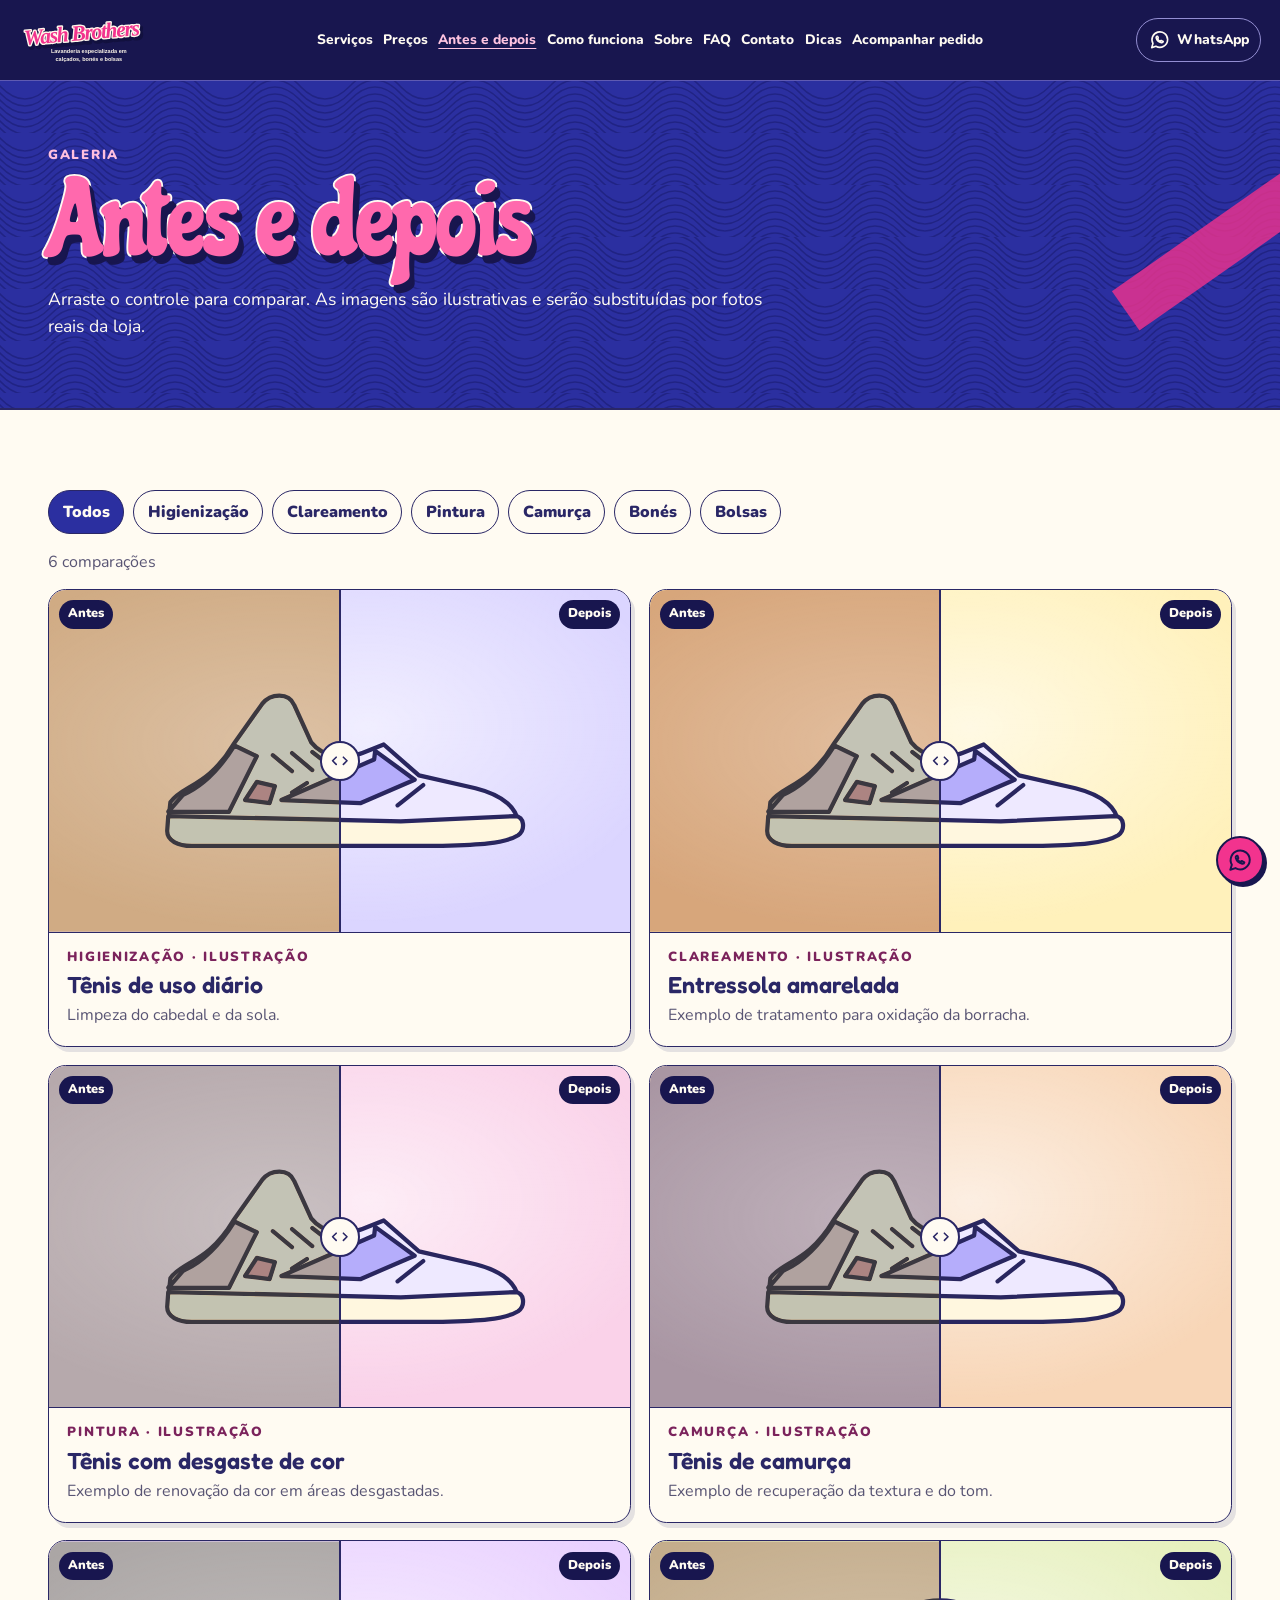
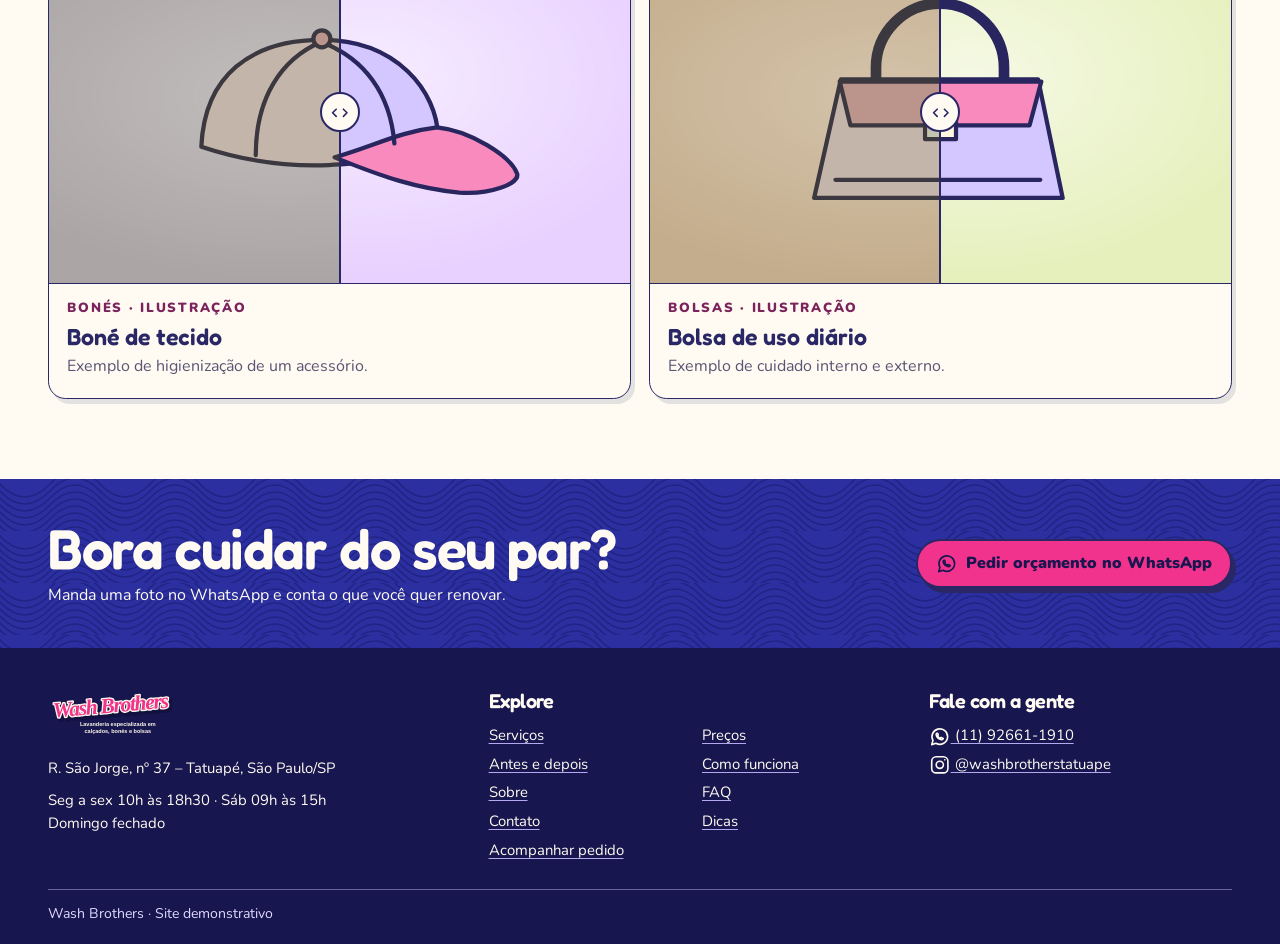
==== antes-e-depois.html @ c984cf7f "Adiciona o site Wash Brothers" ====
<!doctype html>
<html lang="pt-BR">
<head>
  <meta charset="utf-8">
  <meta name="viewport" content="width=device-width, initial-scale=1">
  <title>Antes e depois | Wash Brothers</title>
  <meta name="description" content="Compare exemplos ilustrativos de higienização, clareamento, pintura e recuperação.">
  <meta name="theme-color" content="#2B2FA0">
  <meta property="og:type" content="website">
  <meta property="og:locale" content="pt_BR">
  <meta property="og:site_name" content="Wash Brothers">
  <meta property="og:title" content="Antes e depois | Wash Brothers">
  <meta property="og:description" content="Compare exemplos ilustrativos de higienização, clareamento, pintura e recuperação.">
  <meta property="og:image" content="assets/img/capa.jpg">
  <meta property="og:image:alt" content="Imagem conceitual de um tênis branco sobre base rosa">
  <link rel="icon" href="assets/img/tenis.svg" type="image/svg+xml">
  <link rel="preconnect" href="https://fonts.googleapis.com">
  <link rel="preconnect" href="https://fonts.gstatic.com" crossorigin>
  <link rel="stylesheet" href="https://fonts.googleapis.com/css2?family=Chicle&amp;family=Fredoka:wght@400;500;600;700&amp;family=Nunito:wght@400;500;600;700;800;900&amp;display=swap">
  <link rel="stylesheet" href="assets/css/site.css">
  <script type="application/ld+json">{"@context":"https://schema.org","@type":"LocalBusiness","name":"Wash Brothers","slogan":"Tudo se fez novo","telephone":"+55 11 92661-1910","image":"assets/img/capa.jpg","address":{"@type":"PostalAddress","streetAddress":"Rua São Jorge, 37 – Tatuapé","addressLocality":"São Paulo","addressRegion":"SP","addressCountry":"BR"},"sameAs":["https://www.instagram.com/washbrotherstatuape/"],"openingHoursSpecification":[{"@type":"OpeningHoursSpecification","dayOfWeek":["Monday","Tuesday","Wednesday","Thursday","Friday"],"opens":"10:00","closes":"18:30"},{"@type":"OpeningHoursSpecification","dayOfWeek":"Saturday","opens":"09:00","closes":"15:00"}]}</script>
  <script defer src="assets/js/servicos.js"></script>
  <script defer src="assets/js/site.js"></script>
</head>
<body>
<svg xmlns="http://www.w3.org/2000/svg" aria-hidden="true" focusable="false" style="position:absolute;width:0;height:0;overflow:hidden">
  <symbol id="spark" viewBox="0 0 24 24"><g fill="none" stroke="currentColor" stroke-width="1.8" stroke-linecap="round" stroke-linejoin="round"><path d="M12 2l2.8 7.2L22 12l-7.2 2.8L12 22l-2.8-7.2L2 12l7.2-2.8L12 2zM20 2v4m-2-2h4"/></g></symbol>
  <symbol id="sun" viewBox="0 0 24 24"><g fill="none" stroke="currentColor" stroke-width="1.8" stroke-linecap="round" stroke-linejoin="round"><circle cx="12" cy="12" r="4"/><path d="M12 2v2m0 16v2M2 12h2m16 0h2M5 5l1.5 1.5m11 11L19 19M5 19l1.5-1.5m11-11L19 5"/></g></symbol>
  <symbol id="drop" viewBox="0 0 24 24"><g fill="none" stroke="currentColor" stroke-width="1.8" stroke-linecap="round" stroke-linejoin="round"><path d="M12 2c3 5 7 8.8 7 13a7 7 0 0 1-14 0c0-4.2 4-8 7-13zM8 15a4 4 0 0 0 3 4"/></g></symbol>
  <symbol id="brush" viewBox="0 0 24 24"><g fill="none" stroke="currentColor" stroke-width="1.8" stroke-linecap="round" stroke-linejoin="round"><path d="m10 15 8-11c1-1 3-1 4 0s1 2 0 3L13 17m-3-2c-3-1-5 1-5 3 0 1-1 3-3 3 5 2 10 0 11-4z"/></g></symbol>
  <symbol id="layers" viewBox="0 0 24 24"><g fill="none" stroke="currentColor" stroke-width="1.8" stroke-linecap="round" stroke-linejoin="round"><path d="m12 3 10 5-10 5L2 8l10-5zm-9 9 9 5 9-5m-18 4 9 5 9-5"/></g></symbol>
  <symbol id="wind" viewBox="0 0 24 24"><g fill="none" stroke="currentColor" stroke-width="1.8" stroke-linecap="round" stroke-linejoin="round"><path d="M3 8h13a2.5 2.5 0 1 0-2.5-2.5M2 12h18a2 2 0 1 1-2 2m-14 2h8a2.5 2.5 0 1 1-2.5 2.5"/></g></symbol>
  <symbol id="tool" viewBox="0 0 24 24"><g fill="none" stroke="currentColor" stroke-width="1.8" stroke-linecap="round" stroke-linejoin="round"><path d="M14 6a5 5 0 0 1 6-3l-3 3 2 2 3-3a5 5 0 0 1-6 7l-7 8a2.2 2.2 0 0 1-3-3l8-7a5 5 0 0 1 0-4z"/></g></symbol>
  <symbol id="cap" viewBox="0 0 24 24"><g fill="none" stroke="currentColor" stroke-width="1.8" stroke-linecap="round" stroke-linejoin="round"><path d="M3 15a8 8 0 0 1 16-1l3 4c-3 2-7 1-10-1-3 1-6 0-9-2zM10 8c-3 3-3 7-3 8"/></g></symbol>
  <symbol id="bag" viewBox="0 0 24 24"><g fill="none" stroke="currentColor" stroke-width="1.8" stroke-linecap="round" stroke-linejoin="round"><path d="M4 8h16l2 13H2L4 8zm4 2V7a4 4 0 0 1 8 0v3"/></g></symbol>
  <symbol id="pin" viewBox="0 0 24 24"><g fill="none" stroke="currentColor" stroke-width="1.8" stroke-linecap="round" stroke-linejoin="round"><path d="M19 10c0 6-7 11-7 11s-7-5-7-11a7 7 0 1 1 14 0z"/><circle cx="12" cy="10" r="2"/></g></symbol>
  <symbol id="check" viewBox="0 0 24 24"><g fill="none" stroke="currentColor" stroke-width="1.8" stroke-linecap="round" stroke-linejoin="round"><path d="m5 12 4 4 10-10"/></g></symbol>
  <symbol id="shield" viewBox="0 0 24 24"><g fill="none" stroke="currentColor" stroke-width="1.8" stroke-linecap="round" stroke-linejoin="round"><path d="M12 22c5-3 8-6 8-11V5l-8-3-8 3v6c0 5 3 8 8 11zM9 12l2 2 4-4"/></g></symbol>
  <symbol id="menu" viewBox="0 0 24 24"><g fill="none" stroke="currentColor" stroke-width="1.8" stroke-linecap="round" stroke-linejoin="round"><path d="M4 6h16M4 12h16M4 18h16"/></g></symbol>
  <symbol id="clock" viewBox="0 0 24 24"><g fill="none" stroke="currentColor" stroke-width="1.8" stroke-linecap="round" stroke-linejoin="round"><circle cx="12" cy="12" r="9"/><path d="M12 7v5l3 2"/></g></symbol>
  <symbol id="box" viewBox="0 0 24 24"><g fill="none" stroke="currentColor" stroke-width="1.8" stroke-linecap="round" stroke-linejoin="round"><path d="m3 7 9-4 9 4v10l-9 4-9-4V7zm0 0 9 4 9-4m-9 4v10m-4-16 9 4"/></g></symbol>
  <symbol id="camera" viewBox="0 0 24 24"><g fill="none" stroke="currentColor" stroke-width="1.8" stroke-linecap="round" stroke-linejoin="round"><path d="M3 7h4l2-3h6l2 3h4v13H3z"/><circle cx="12" cy="13" r="3"/></g></symbol>
  <symbol id="whatsapp" viewBox="0 0 24 24"><g fill="none" stroke="currentColor" stroke-width="1.8" stroke-linecap="round" stroke-linejoin="round"><path d="M20.7 11.7a8.7 8.7 0 0 1-13 7.5L3 20.7l1.4-4.6a8.7 8.7 0 1 1 16.3-4.4z"/><path d="M9 8c-.7.1-1.3 1-1 2 .8 2.8 3.1 4.7 5.8 5.2.9.1 1.9-.6 2-1.3l-2.4-1.2-.8 1c-1.6-.5-2.8-1.8-3-2.9l.7-.8L9.6 8z"/></g></symbol>
  <symbol id="instagram" viewBox="0 0 24 24"><g fill="none" stroke="currentColor" stroke-width="1.8" stroke-linecap="round" stroke-linejoin="round"><rect x="3" y="3" width="18" height="18" rx="5"/><circle cx="12" cy="12" r="4"/><path d="M17.5 6.5h.01"/></g></symbol>
  <symbol id="plus" viewBox="0 0 24 24"><g fill="none" stroke="currentColor" stroke-width="1.8" stroke-linecap="round" stroke-linejoin="round"><path d="M5 12h14m-7-7v14"/></g></symbol>
  <symbol id="compare" viewBox="0 0 24 24"><g fill="none" stroke="currentColor" stroke-width="1.8" stroke-linecap="round" stroke-linejoin="round"><path d="m8 8-4 4 4 4m8-8 4 4-4 4"/></g></symbol>
</svg>
<a class="skip-link" href="#conteudo">Pular para o conteúdo</a>
<header class="site-header"><div class="wrap header-layout">
  <a class="brand" href="index.html" ><!-- TODO: substituir pelo arquivo oficial da marca. --><img src="assets/img/logo.svg" width="260" height="100" alt="Wash Brothers — Lavanderia especializada em calçados, bonés e bolsas"></a>
  <button class="menu-toggle" type="button" data-menu aria-expanded="false" aria-controls="navegacao"><svg class="icon" aria-hidden="true"><use href="#menu"></use></svg><span>Menu</span></button>
  <nav class="navigation" id="navegacao" aria-label="Navegação principal"><a href="servicos.html">Serviços</a><a href="precos.html">Preços</a><a href="antes-e-depois.html" aria-current="page">Antes e depois</a><a href="como-funciona.html">Como funciona</a><a href="sobre.html">Sobre</a><a href="faq.html">FAQ</a><a href="contato.html">Contato</a><a href="dicas.html">Dicas</a><a href="acompanhar-pedido.html">Acompanhar pedido</a></nav>
  <a class="header-wa" href="https://wa.me/5511926611910"><svg class="icon" aria-hidden="true"><use href="#whatsapp"></use></svg><span>WhatsApp</span></a>
</div></header>
<main id="conteudo">
<noscript><p class="wrap message">Ative o JavaScript para usar os filtros, a tabela, o simulador e o acompanhamento de pedidos. Você também pode falar com a equipe pelo WhatsApp.</p></noscript>
<section class="subhero wave"><div class="wrap"><p class="eyebrow">Galeria</p><h1 class="bubble">Antes e depois</h1><p>Arraste o controle para comparar. As imagens são ilustrativas e serão substituídas por fotos reais da loja.</p></div></section><section class="section"><div class="wrap"><div class="chips gallery-filters" data-filtros aria-label="Filtrar por serviço"><button type="button" data-filtro="todos" aria-pressed="true">Todos</button><button type="button" data-filtro="higienizacao" aria-pressed="false">Higienização</button><button type="button" data-filtro="clareamento" aria-pressed="false">Clareamento</button><button type="button" data-filtro="pintura" aria-pressed="false">Pintura</button><button type="button" data-filtro="camurca" aria-pressed="false">Camurça</button><button type="button" data-filtro="bones" aria-pressed="false">Bonés</button><button type="button" data-filtro="bolsas" aria-pressed="false">Bolsas</button></div><p class="gallery-status" data-galeria-status role="status">6 comparações</p><div class="gallery" data-galeria><article class="compare-card tone-higienizacao" data-categoria="higienizacao"><div class="comparison" data-comparador>
  <!-- TODO: trocar os SVGs ilustrativos por duas fotos reais com o mesmo enquadramento. -->
  <div class="compare-layer after"><img width="420" height="250" src="assets/img/tenis.svg" alt="Ilustração de tênis de uso diário depois do tratamento" loading="lazy"><span>Depois</span></div>
  <div class="compare-layer before"><img width="420" height="250" src="assets/img/tenis.svg" alt="Ilustração de tênis de uso diário antes do tratamento" loading="lazy"><span>Antes</span></div>
  <div class="compare-divider" aria-hidden="true"><span><svg class="icon" aria-hidden="true"><use href="#compare"></use></svg></span></div>
  <label for="comparacao-0" class="sr-only">Comparação de antes e depois: Tênis de uso diário</label><input id="comparacao-0" type="range" min="0" max="100" value="50">
  </div><div class="compare-copy"><p class="eyebrow">Higienização · Ilustração</p><h3>Tênis de uso diário</h3><p>Limpeza do cabedal e da sola.</p></div></article><article class="compare-card tone-clareamento" data-categoria="clareamento"><div class="comparison" data-comparador>
  <!-- TODO: trocar os SVGs ilustrativos por duas fotos reais com o mesmo enquadramento. -->
  <div class="compare-layer after"><img width="420" height="250" src="assets/img/tenis.svg" alt="Ilustração de entressola amarelada depois do tratamento" loading="lazy"><span>Depois</span></div>
  <div class="compare-layer before"><img width="420" height="250" src="assets/img/tenis.svg" alt="Ilustração de entressola amarelada antes do tratamento" loading="lazy"><span>Antes</span></div>
  <div class="compare-divider" aria-hidden="true"><span><svg class="icon" aria-hidden="true"><use href="#compare"></use></svg></span></div>
  <label for="comparacao-1" class="sr-only">Comparação de antes e depois: Entressola amarelada</label><input id="comparacao-1" type="range" min="0" max="100" value="50">
  </div><div class="compare-copy"><p class="eyebrow">Clareamento · Ilustração</p><h3>Entressola amarelada</h3><p>Exemplo de tratamento para oxidação da borracha.</p></div></article><article class="compare-card tone-pintura" data-categoria="pintura"><div class="comparison" data-comparador>
  <!-- TODO: trocar os SVGs ilustrativos por duas fotos reais com o mesmo enquadramento. -->
  <div class="compare-layer after"><img width="420" height="250" src="assets/img/tenis.svg" alt="Ilustração de tênis com desgaste de cor depois do tratamento" loading="lazy"><span>Depois</span></div>
  <div class="compare-layer before"><img width="420" height="250" src="assets/img/tenis.svg" alt="Ilustração de tênis com desgaste de cor antes do tratamento" loading="lazy"><span>Antes</span></div>
  <div class="compare-divider" aria-hidden="true"><span><svg class="icon" aria-hidden="true"><use href="#compare"></use></svg></span></div>
  <label for="comparacao-2" class="sr-only">Comparação de antes e depois: Tênis com desgaste de cor</label><input id="comparacao-2" type="range" min="0" max="100" value="50">
  </div><div class="compare-copy"><p class="eyebrow">Pintura · Ilustração</p><h3>Tênis com desgaste de cor</h3><p>Exemplo de renovação da cor em áreas desgastadas.</p></div></article><article class="compare-card tone-camurca" data-categoria="camurca"><div class="comparison" data-comparador>
  <!-- TODO: trocar os SVGs ilustrativos por duas fotos reais com o mesmo enquadramento. -->
  <div class="compare-layer after"><img width="420" height="250" src="assets/img/tenis.svg" alt="Ilustração de tênis de camurça depois do tratamento" loading="lazy"><span>Depois</span></div>
  <div class="compare-layer before"><img width="420" height="250" src="assets/img/tenis.svg" alt="Ilustração de tênis de camurça antes do tratamento" loading="lazy"><span>Antes</span></div>
  <div class="compare-divider" aria-hidden="true"><span><svg class="icon" aria-hidden="true"><use href="#compare"></use></svg></span></div>
  <label for="comparacao-3" class="sr-only">Comparação de antes e depois: Tênis de camurça</label><input id="comparacao-3" type="range" min="0" max="100" value="50">
  </div><div class="compare-copy"><p class="eyebrow">Camurça · Ilustração</p><h3>Tênis de camurça</h3><p>Exemplo de recuperação da textura e do tom.</p></div></article><article class="compare-card tone-bones" data-categoria="bones"><div class="comparison" data-comparador>
  <!-- TODO: trocar os SVGs ilustrativos por duas fotos reais com o mesmo enquadramento. -->
  <div class="compare-layer after"><img width="420" height="250" src="assets/img/bone.svg" alt="Ilustração de boné de tecido depois do tratamento" loading="lazy"><span>Depois</span></div>
  <div class="compare-layer before"><img width="420" height="250" src="assets/img/bone.svg" alt="Ilustração de boné de tecido antes do tratamento" loading="lazy"><span>Antes</span></div>
  <div class="compare-divider" aria-hidden="true"><span><svg class="icon" aria-hidden="true"><use href="#compare"></use></svg></span></div>
  <label for="comparacao-4" class="sr-only">Comparação de antes e depois: Boné de tecido</label><input id="comparacao-4" type="range" min="0" max="100" value="50">
  </div><div class="compare-copy"><p class="eyebrow">Bonés · Ilustração</p><h3>Boné de tecido</h3><p>Exemplo de higienização de um acessório.</p></div></article><article class="compare-card tone-bolsas" data-categoria="bolsas"><div class="comparison" data-comparador>
  <!-- TODO: trocar os SVGs ilustrativos por duas fotos reais com o mesmo enquadramento. -->
  <div class="compare-layer after"><img width="420" height="250" src="assets/img/bolsa.svg" alt="Ilustração de bolsa de uso diário depois do tratamento" loading="lazy"><span>Depois</span></div>
  <div class="compare-layer before"><img width="420" height="250" src="assets/img/bolsa.svg" alt="Ilustração de bolsa de uso diário antes do tratamento" loading="lazy"><span>Antes</span></div>
  <div class="compare-divider" aria-hidden="true"><span><svg class="icon" aria-hidden="true"><use href="#compare"></use></svg></span></div>
  <label for="comparacao-5" class="sr-only">Comparação de antes e depois: Bolsa de uso diário</label><input id="comparacao-5" type="range" min="0" max="100" value="50">
  </div><div class="compare-copy"><p class="eyebrow">Bolsas · Ilustração</p><h3>Bolsa de uso diário</h3><p>Exemplo de cuidado interno e externo.</p></div></article></div></div></section><section class="closing wave"><div class="wrap"><div><h2>Bora cuidar do seu par?</h2><p>Manda uma foto no WhatsApp e conta o que você quer renovar.</p></div><a class="button primary" href="https://wa.me/5511926611910"><svg class="icon" aria-hidden="true"><use href="#whatsapp"></use></svg>Pedir orçamento no WhatsApp</a></div></section>
</main>
<footer class="site-footer"><div class="wrap footer-grid">
  <div><a class="brand" href="index.html"><!-- TODO: substituir pelo arquivo oficial da marca. --><img src="assets/img/logo.svg" width="260" height="100" alt="Wash Brothers — Lavanderia especializada em calçados, bonés e bolsas"></a><p>R. São Jorge, nº 37 – Tatuapé, São Paulo/SP</p><p>Seg a sex 10h às 18h30 · Sáb 09h às 15h<br>Domingo fechado</p></div>
  <div><h2>Explore</h2><nav aria-label="Links do rodapé"><a href="servicos.html">Serviços</a><a href="precos.html">Preços</a><a href="antes-e-depois.html" aria-current="page">Antes e depois</a><a href="como-funciona.html">Como funciona</a><a href="sobre.html">Sobre</a><a href="faq.html">FAQ</a><a href="contato.html">Contato</a><a href="dicas.html">Dicas</a><a href="acompanhar-pedido.html">Acompanhar pedido</a></nav></div>
  <div><h2>Fale com a gente</h2><a href="https://wa.me/5511926611910"><svg class="icon" aria-hidden="true"><use href="#whatsapp"></use></svg> (11) 92661-1910</a><a href="https://www.instagram.com/washbrotherstatuape/"><svg class="icon" aria-hidden="true"><use href="#instagram"></use></svg> @washbrotherstatuape</a></div>
</div><div class="wrap footer-note">Wash Brothers · Site demonstrativo</div></footer>
<a class="floating-wa" href="https://wa.me/5511926611910" aria-label="Falar com a Wash Brothers no WhatsApp"><svg class="icon" aria-hidden="true"><use href="#whatsapp"></use></svg></a>
</body>
</html>
---- assets/css/site.css ----
:root {
  color-scheme: light;
  --blue:#2b2fa0; --ink:#2a2766; --deep:#18164f; --pink:#f2338e;
  --rose:#ff69ad; --cream:#f4ecd6; --paper:#fffbf2; --lavender:#efebfb;
  --lime:#d8f672; --yellow:#ffda64; --coral:#ffa185;
  --line:#ded7ca; --muted:#595574;
  --display:"Chicle", Georgia, serif; --heading:"Fredoka", "Trebuchet MS", sans-serif;
  --body:"Nunito", system-ui, sans-serif; --shadow:4px 5px 0 var(--ink);
  --max:74rem;
}
*,*::before,*::after { box-sizing:border-box; }
html { scroll-behavior:smooth; }
body { margin:0; background:var(--paper); color:var(--ink); font: 1rem/1.55 var(--body); }
img { display:block; max-width:100%; height:auto; }
svg { vertical-align:middle; }
button,input,select,textarea { font:inherit; }
button { cursor:pointer; }
button:disabled { opacity:.55; cursor:not-allowed; }
a { color:inherit; }
p,h1,h2,h3,figure,blockquote { margin:0; }
h1,h2,h3 { font-family:var(--heading); font-weight:600; line-height:1.04; }
h2 { font-size:clamp(2.2rem,5vw,4rem); letter-spacing:-.025em; }
h3 { font-size:1.45rem; }
p { max-width:65ch; }
[hidden] { display:none !important; }
:focus-visible { outline:3px solid #5248ce; outline-offset:4px; box-shadow:0 0 0 2px var(--paper); }
.wave :focus-visible,.site-header :focus-visible,.site-footer :focus-visible,.promo :focus-visible { outline-color:var(--lime); box-shadow:none; }
.sr-only,.skip-link:not(:focus) { position:absolute; width:1px; height:1px; padding:0; margin:-1px; overflow:hidden; clip-path:inset(50%); white-space:nowrap; border:0; }
.skip-link:focus { position:fixed; z-index:9; top:.5rem; left:.5rem; padding:.65rem 1rem; background:var(--paper); border-radius:.5rem; }
.wrap { width:min(calc(100% - 2rem),var(--max)); margin-inline:auto; }
.narrow { max-width:53rem; }
.icon { display:inline-block; width:1.35rem; height:1.35rem; flex:none; }
.section { padding:3.5rem 0; }
.pale { background:var(--cream); }
.wave { background-color:var(--blue); background-image:url("../img/ondas.svg"); color:var(--paper); }
.eyebrow { font-size:.83rem; font-weight:900; letter-spacing:.13em; line-height:1.3; text-transform:uppercase; color:#7b235c; }
.wave .eyebrow,.promo .eyebrow { color:#ffc0df; }
.section-heading { margin-bottom:1.65rem; }
.section-heading .eyebrow { margin-bottom:.7rem; }
.section-heading > p:last-child:not(.eyebrow) { margin-top:.85rem; color:var(--muted); }
.heading-row { display:flex; flex-wrap:wrap; align-items:baseline; justify-content:space-between; column-gap:2rem; }
.heading-row > a { margin-bottom:1.2rem; }
.actions { display:flex; flex-wrap:wrap; gap:.9rem; align-items:center; }
.button { display:inline-flex; align-items:center; justify-content:center; gap:.55rem; min-height:3rem; padding:.72rem 1.12rem; border:2px solid var(--ink); border-radius:100rem; font-weight:900; color:var(--deep); line-height:1.2; text-align:center; text-decoration:none; transition:transform .17s ease,background-color .17s ease,box-shadow .17s ease; }
.primary { background:var(--pink); box-shadow:var(--shadow); }
.primary:hover { background:#ff79b8; }
.light { background:var(--cream); box-shadow:var(--shadow); }
.light:hover { background:white; }
.outline { background:transparent; }
.outline:hover { background:var(--lavender); }
.button:hover { transform:translateY(-2px); }
.button:active { transform:translateY(1px); }
.button.small { min-height:2.65rem; padding:.55rem .8rem; font-size:.9rem; }
.text-link { color:var(--blue); font-weight:900; text-decoration-thickness:2px; text-underline-offset:.25em; }
.text-link:hover { color:#941d60; }
.site-header { position:relative; z-index:5; background:var(--deep); color:var(--paper); border-bottom:1px solid #5f5ab2; }
.header-layout { display:flex; align-items:center; justify-content:space-between; gap:1rem; min-height:4.6rem; }
.brand { display:inline-flex; align-items:center; flex:none; }
.brand img { width:9rem; }
.header-wa,.menu-toggle { align-items:center; gap:.4rem; border:1px solid #938ed2; background:transparent; color:var(--paper); min-height:2.75rem; padding:.45rem .7rem; border-radius:100rem; text-decoration:none; font-weight:800; }
.header-wa { display:none; }
.menu-toggle { display:inline-flex; }
.navigation { display:none; position:absolute; inset:100% 0 auto; background:var(--deep); padding:.65rem 1rem 1rem; border-bottom:2px solid var(--rose); box-shadow:0 12px 22px #18164f3a; }
.navigation.is-open { display:grid; grid-template-columns:repeat(2,minmax(0,1fr)); gap:.15rem .4rem; }
.navigation a { padding:.55rem .4rem; font-weight:800; text-decoration:none; text-underline-offset:.3em; }
.navigation a:hover,.navigation a[aria-current] { color:#ffc4e1; text-decoration:underline; }
.hero { overflow:hidden; position:relative; isolation:isolate; padding:2.8rem 0 2.6rem; }
.hero::before,.hero::after { content:""; position:absolute; z-index:-1; background:var(--pink); transform:rotate(-24deg); pointer-events:none; }
.hero::before { width:18rem; height:3rem; right:-7rem; bottom:5%; opacity:.9; }
.hero::after { width:18rem; height:.6rem; right:-5rem; bottom:3%; opacity:.85; }
.hero-grid { display:grid; gap:2.2rem; align-items:center; }
.hero-tag { display:inline-flex; align-items:center; gap:.4rem; padding:.32rem .65rem; border:1px solid #aba6f9; border-radius:10rem; font-weight:800; font-size:.88rem; }
.hero-tag .icon { width:1rem; height:1rem; color:#ffc2dd; }
.bubble { color:var(--rose); font:400 clamp(3.6rem,11vw,8.8rem)/.92 var(--display); letter-spacing:-.022em; -webkit-text-stroke:.035em var(--paper); paint-order:stroke fill; text-shadow:.035em .055em var(--deep),.05em .075em var(--deep); overflow-wrap:anywhere; }
.neon { margin:.95rem 0 1.15rem; font-size:clamp(4.4rem,13vw,9rem); filter:drop-shadow(0 0 .16em #f2338e78); }
.hero-copy > p:not(.hero-tag) { max-width:33rem; font-size:clamp(1.05rem,2vw,1.3rem); color:#fff4ee; font-weight:600; }
.hero .actions { margin:1.45rem 0 1.15rem; }
.status-badge { display:inline-flex; align-items:center; gap:.5rem; font-size:.88rem; font-weight:800; }
.status-badge::before { width:.65rem; height:.65rem; border-radius:50%; flex:none; background:#e885b2; content:""; }
.status-badge[data-aberto="true"]::before { background:#90ce32; }
.hero-art { position:relative; isolation:isolate; width:100%; max-width:33rem; margin-inline:auto; border:2px solid var(--deep); border-radius:1.45rem; background:#111363; box-shadow:7px 8px 0 var(--deep); }
.hero-art img { width:100%; aspect-ratio:1.13; object-fit:cover; border-radius:inherit; }
.hero-tape { position:absolute; z-index:-1; bottom:1rem; right:-3rem; width:10rem; height:2rem; transform:rotate(-25deg); background:var(--pink); }
.hero-art figcaption { position:absolute; right:.65rem; bottom:.65rem; padding:.3rem .55rem; border-radius:10rem; background:var(--deep); color:var(--paper); font-size:.78rem; font-weight:800; }
.benefits { background:var(--cream); border-block:2px solid var(--ink); }
.benefit-grid { display:grid; font-weight:900; }
.benefit-grid > div { display:flex; align-items:center; gap:.6rem; min-height:3rem; }
.benefit-grid > div + div { border-top:1px solid #cfc5b8; }
.benefit-grid .icon { color:#84255f; }
.subhero { position:relative; isolation:isolate; overflow:hidden; padding:3rem 0 3.2rem; border-bottom:2px solid var(--ink); }
.subhero::after { content:""; position:absolute; z-index:-1; width:15rem; height:2rem; right:-8rem; top:42%; background:var(--pink); transform:rotate(-35deg); opacity:.8; }
.subhero .bubble { width:fit-content; max-width:100%; margin:.55rem 0 1rem; font-size:clamp(3.25rem,10vw,6.6rem); }
.subhero p:last-child { font-size:1.1rem; }
.cards,.gallery { display:grid; gap:1.1rem; }
.service-card,.reviews blockquote { border:1.5px solid var(--ink); background:#fffdf7; padding:1.35rem; border-radius:1.05rem; box-shadow:3px 4px 0 #2a276620; }
.service-card { display:flex; flex-direction:column; align-items:flex-start; gap:.8rem; transition:transform .2s ease, box-shadow .2s ease; scroll-margin-top:1rem; }
.service-card:hover { transform:translateY(-3px); box-shadow:4px 7px 0 #2a276635; }
.service-card p { color:var(--muted); }
.service-icon { display:inline-grid; place-items:center; width:3.15rem; height:3.15rem; background:#fce0ef; border:1.5px solid var(--ink); border-radius:.8rem; flex:none; }
.service-icon .icon { width:1.55rem; height:1.55rem; }
.service-card:nth-child(3n + 2) .service-icon { background:#e0dafd; }
.service-card:nth-child(3n + 3) .service-icon { background:#f9e8aa; }
.card-bottom { width:100%; display:flex; flex-wrap:wrap; align-items:center; justify-content:space-between; gap:.65rem; padding-top:.45rem; margin-top:auto; font-size:.91rem; }
.promo { padding:3.25rem 0; color:var(--paper); background:#211d6c url("../img/ondas.svg"); border-block:2px solid var(--deep); }
.promo .section-heading > p:last-child:not(.eyebrow) { color:var(--paper); }
.promo-grid { display:grid; grid-template-columns:repeat(2,minmax(0,1fr)); gap:.8rem; margin-bottom:1.3rem; }
.promo-grid:last-child { margin-bottom:0; }
.promo-grid div { display:flex; flex-direction:column; gap:.3rem; align-items:flex-start; background:var(--lime); color:var(--deep); border:2px solid var(--deep); box-shadow:4px 5px 0 var(--deep); padding:.8rem; border-radius:1rem; }
.promo-grid div:nth-child(2) { background:var(--yellow); }
.promo-grid div:nth-child(3) { background:var(--coral); }
.promo-grid div:nth-child(4) { background:#ffa9d4; }
.promo-grid strong { font:600 clamp(1.55rem,5vw,3.1rem)/1 var(--heading); white-space:nowrap; }
.promo-grid span { font-size:.91rem; line-height:1.25; }
.split { display:grid; gap:1.7rem; }
.center-y { align-items:center; }
.compare-card { min-width:0; background:var(--paper); border:1.5px solid var(--ink); border-radius:1.1rem; overflow:hidden; box-shadow:4px 5px 0 #2a276620; }
.comparison { --position:50%; --after:#dbd5ff; --before:#d0ab84; position:relative; aspect-ratio:1.7; isolation:isolate; }
.tone-clareamento .comparison { --after:#fff1bb; --before:#d7a67b; }
.tone-pintura .comparison { --after:#fad2e9; --before:#b6a9ac; }
.tone-camurca .comparison { --after:#f8d6b7; --before:#a996a3; }
.tone-bones .comparison { --after:#e9d1ff; --before:#aba6a5; }
.tone-bolsas .comparison { --after:#e6f0bd; --before:#c4ad8c; }
.compare-layer { position:absolute; inset:0; display:grid; place-items:center; background:radial-gradient(ellipse at 55% 40%, #fff9,transparent 68%),var(--after); overflow:hidden; }
.compare-layer img { width:min(93%,28rem); max-height:100%; object-fit:contain; }
.compare-layer span { position:absolute; top:.65rem; right:.65rem; padding:.27rem .55rem; border-radius:10rem; font-size:.8rem; font-weight:900; color:var(--paper); background:var(--deep); }
.before { clip-path:inset(0 calc(100% - var(--position)) 0 0); background:radial-gradient(ellipse at 40% 45%, #fff4,transparent 70%),var(--before); }
.before img { filter:sepia(.65) contrast(.8) brightness(.85); }
.before span { left:.65rem; right:auto; }
.compare-divider { position:absolute; z-index:1; left:var(--position); inset-block:0; width:2px; transform:translateX(-50%); background:var(--ink); pointer-events:none; }
.compare-divider span { position:absolute; top:50%; left:50%; transform:translate(-50%,-50%); display:grid; place-items:center; width:2.5rem; height:2.5rem; border:2px solid var(--ink); border-radius:50%; background:var(--paper); color:var(--ink); }
.comparison input { position:absolute; z-index:2; inset:0; width:100%; height:100%; margin:0; opacity:0; cursor:ew-resize; touch-action:pan-y; touch-action:pan-y; }
.comparison:focus-within { outline:4px solid #5142c4; outline-offset:-5px; }
.compare-copy { display:grid; gap:.4rem; padding:1rem 1.15rem 1.15rem; border-top:1px solid var(--ink); }
.compare-copy > p:last-child { color:var(--muted); }
.reviews blockquote { background:var(--lavender); }
.reviews blockquote p { font:500 1.28rem/1.2 var(--heading); margin-bottom:.8rem; }
.reviews blockquote footer { font-size:.9rem; color:var(--muted); }
.hours { border-collapse:collapse; width:100%; max-width:28rem; margin:.85rem 0 1.25rem; }
.hours th,.hours td { padding:.5rem .5rem .5rem 0; text-align:left; border-bottom:1px solid #d5cbb8; }
.hours th { font-weight:900; }
.map { width:100%; min-height:18rem; border:1.5px solid var(--ink); border-radius:1rem; background:var(--lavender); box-shadow:var(--shadow); }
.closing { padding:2.5rem 0; }
.closing .wrap { display:flex; flex-wrap:wrap; align-items:center; justify-content:space-between; gap:1.25rem; }
.closing h2 { font-size:clamp(2rem,5vw,3.5rem); margin-bottom:.4rem; }
.site-footer { color:var(--paper); background:var(--deep); padding:2.3rem 0 1.25rem; }
.footer-grid { display:grid; gap:1.5rem; }
.site-footer p,.site-footer a { font-size:.93rem; }
.site-footer p { margin:.55rem 0; }
.site-footer h2 { font-size:1.25rem; margin:.4rem 0 .75rem; }
.site-footer a:not(.brand) { display:block; margin-bottom:.35rem; text-underline-offset:.18em; text-decoration-color:#b4a8ee; }
.site-footer a:hover { color:#ffc4e1; }
.site-footer nav { display:grid; grid-template-columns:repeat(2,minmax(0,1fr)); column-gap:.65rem; }
.footer-note { border-top:1px solid #68639b; margin-top:1.35rem; padding-top:.8rem; padding-right:3.25rem; color:#e0d9ff; font-size:.88rem; }
.floating-wa { display:grid; place-items:center; position:fixed; z-index:4; bottom:max(1rem,env(safe-area-inset-bottom)); right:1rem; width:3rem; height:3rem; background:var(--pink); color:var(--deep); border:2px solid var(--deep); box-shadow:3px 3px 0 var(--deep); border-radius:50%; }
.floating-wa:hover { background:#ff79b8; }
.floating-wa .icon { width:1.65rem; height:1.65rem; }
.chips { display:flex; flex-wrap:wrap; gap:.55rem; margin-bottom:1rem; }
.chips button { padding:.54rem .85rem; min-height:2.75rem; border:1.5px solid var(--ink); border-radius:5rem; background:var(--paper); color:var(--ink); font-weight:900; }
.chips button:hover { background:var(--lavender); }
.chips button[aria-selected="true"],.chips button[aria-pressed="true"] { background:var(--blue); color:var(--paper); }
.table-shell { overflow:auto; border:1.5px solid var(--ink); border-radius:1rem; background:var(--paper); }
.price-table { width:100%; border-collapse:collapse; line-height:1.25; }
.price-table th,.price-table td { padding:.66rem .26rem; border-bottom:1px solid var(--line); }
.price-table tr:last-child td,.price-table tr:last-child th { border-bottom:0; }
.price-table th:first-child { text-align:left; padding-left:.56rem; min-width:7rem; overflow-wrap:anywhere; }
.price-table td { text-align:center; }
.price-table thead { background:var(--deep); color:var(--paper); font-size:.85rem; }
.price-table tbody tr:nth-child(even) { background:#f9f3e7; }
.price-table th small { display:block; margin-top:.25rem; font-weight:600; color:var(--muted); }
.price-pill { white-space:nowrap; display:inline-block; padding:.28rem .33rem; border:1px solid #2a276659; border-radius:5rem; color:var(--deep); font-size:.75rem; font-weight:900; }
.p1 { background:var(--lime); }.p2 { background:var(--yellow); }.p3 { background:var(--coral); }.consult { background:var(--lavender); }
.sim-layout { display:grid; gap:1.2rem; align-items:start; }
.form-panel,.sim-summary { padding:1.15rem; border:1.5px solid var(--ink); border-radius:1rem; background:var(--paper); box-shadow:var(--shadow); min-width:0; }
.form-row { display:grid; gap:.85rem; grid-template-columns:repeat(2,minmax(0,1fr)); margin-bottom:1.05rem; }
label,legend { font-weight:900; }
label > input:not([type="checkbox"]),label > select,label > textarea { display:block; width:100%; color:var(--deep); background:#fffdf7; margin-top:.25rem; padding:.62rem .7rem; border:1.5px solid #827ba6; border-radius:.55rem; }
select { appearance:none; padding-right:1.85rem !important; background-image:linear-gradient(45deg,transparent 50%,var(--ink) 50%),linear-gradient(135deg,var(--ink) 50%,transparent 50%) !important; background-position:calc(100% - 15px) 53%,calc(100% - 10px) 53% !important; background-size:5px 5px !important; background-repeat:no-repeat !important; }
fieldset { margin:0; border:0; padding:0; min-width:0; }
legend { margin-bottom:.4rem; }
.check-list { display:grid; gap:.25rem; }
.check-item { display:grid; align-items:center; grid-template-columns:auto 1fr auto; gap:.55rem; min-height:2.75rem; border:1px solid var(--line); border-radius:.5rem; padding:.42rem .5rem; cursor:pointer; font-weight:700; font-size:.92rem; }
.check-item:has(input:checked) { background:var(--lavender); border-color:#8b80c2; }
.check-item input { width:1.1rem; height:1.1rem; accent-color:var(--blue); }
.check-item span:last-child { white-space:nowrap; font-size:.85rem; }
.sim-summary { background:var(--blue); color:var(--paper); }
.sim-summary :focus-visible { outline-color:var(--lime); }
.total-lines { padding:.55rem 0 .9rem; }
.total-lines p:not(.note) { display:flex; flex-wrap:wrap; align-items:center; justify-content:space-between; gap:.2rem .6rem; padding:.55rem 0; border-bottom:1px solid #a39de7; }
.total-lines strong { font:600 1.65rem/1 var(--heading); color:var(--lime); }
.total-lines .note { margin-top:.65rem; font-size:.88rem; }
.gallery-status { margin:0 0 .85rem; color:var(--muted); }
.process,.order-timeline { padding:0; margin:0; list-style:none; }
.process li,.order-timeline li { display:grid; grid-template-columns:auto 1fr; gap:1rem; align-items:start; position:relative; padding-bottom:1.5rem; }
.process li:not(:last-child)::before,.order-timeline li:not(:last-child)::before { position:absolute; content:""; width:2px; height:100%; top:.15rem; left:1.53rem; background:#c7bee8; }
.process li > *,.order-timeline li > * { position:relative; }
.process h2 { font-size:1.65rem; margin:.2rem 0 .4rem; }
.process p,.contact-handle { color:var(--muted); }
.message { display:flex; align-items:flex-start; gap:.6rem; padding:.8rem .9rem; border:1px solid #b6add8; border-radius:.65rem; background:var(--lavender); }
.message .icon { margin-top:.08rem; }
.brothers { display:grid; grid-template-columns:repeat(2,minmax(0,1fr)); gap:.7rem; }
.brothers figure { background:var(--lavender); border:1.5px solid var(--ink); border-radius:.75rem; overflow:hidden; align-self:start; }
.brothers figcaption { padding:.55rem; font-size:.87rem; font-weight:800; }
.values { padding:0; list-style:none; }
.values li { display:flex; align-items:flex-start; gap:.55rem; margin:.5rem 0; }
.values .icon { color:#87215b; }
.stats { display:grid; grid-template-columns:repeat(2,minmax(0,1fr)); max-width:40rem; gap:.85rem; }
.stats div { display:grid; gap:.3rem; background:var(--paper); border:1.5px solid var(--ink); border-radius:.8rem; padding:1rem; }
.stats strong { color:#8b1c5a; font:600 clamp(2rem,5vw,3.5rem)/1 var(--heading); }
.faq { display:grid; gap:.6rem; }
.faq details { border:1.5px solid var(--ink); border-radius:.75rem; background:#fffdf7; }
.faq summary { padding:.95rem 1rem; min-height:3rem; display:flex; justify-content:space-between; align-items:center; gap:.6rem; cursor:pointer; font-weight:900; list-style:none; }
.faq summary::-webkit-details-marker { display:none; }
.faq summary .icon { color:#881d5c; }
.faq details[open] summary .icon { transform:rotate(45deg); }
.faq details p { padding:0 1rem 1rem; color:var(--muted); }
.contact-info .map { align-self:stretch; }
.contact-handle { margin-top:.85rem; font-size:.95rem; overflow-wrap:anywhere; }
.stacked { display:grid; gap:.9rem; }
.stacked .button { justify-self:start; }
.example-codes { margin-top:1.15rem; }
.example-codes > span { display:block; margin-bottom:.45rem; font-weight:800; }
.pedido-status { font-weight:900; margin-bottom:.75rem; }
.pedido-status:empty { display:none; }
.order-timeline li { gap:.6rem; min-height:3.75rem; padding-bottom:.65rem; }
.order-timeline li:not(:last-child)::before { left:1.05rem; }
.step-marker { display:grid; place-items:center; width:2.15rem; height:2.15rem; border:1.5px solid var(--ink); border-radius:50%; background:var(--lavender); font-weight:900; }
.feito .step-marker { background:var(--lime); }
.atual .step-marker { background:var(--pink); }
.order-timeline small { display:block; color:var(--muted); font-size:.85rem; }
.tips h2 { font-size:1.45rem; }
.arrived { animation:arrive .48s ease both; }
@keyframes arrive { from { opacity:.55; transform:translateY(.7rem); } to { opacity:1; transform:translateY(0); } }
@media (min-width:36rem) {
  .wrap { width:min(calc(100% - 3rem),var(--max)); }
  .cards,.gallery { grid-template-columns:repeat(2,minmax(0,1fr)); }
  .price-table th,.price-table td { padding:.72rem .55rem; }
  .price-table th:first-child { padding-left:1rem; }
  .price-pill { padding:.3rem .65rem; font-size:.87rem; }
  .form-panel,.sim-summary { padding:1.4rem; }
}
@media (min-width:44rem) {
  .benefit-grid { grid-template-columns:repeat(3,minmax(0,1fr)); }
  .benefit-grid > div { justify-content:center; padding:.4rem .6rem; min-height:3.6rem; }
  .benefit-grid > div + div { border-top:0; border-left:1px solid #cfc5b8; }
  .promo-grid { grid-template-columns:repeat(4,minmax(0,1fr)); }
  .promo-grid div { padding:1rem; }
  .footer-grid { grid-template-columns:1.1fr 1.1fr .8fr; }
  .footer-grid > div { min-width:0; overflow-wrap:anywhere; }
}
@media (min-width:53rem) {
  .section { padding:5rem 0; }
  .hero { padding:3.4rem 0 3.8rem; }
  .hero-grid { grid-template-columns:1.02fr .98fr; gap:clamp(1.7rem,4vw,4rem); }
  .neon { font-size:clamp(5.4rem,10.4vw,9rem); }
  .split { grid-template-columns:repeat(2,minmax(0,1fr)); gap:clamp(1.7rem,4.5vw,4.4rem); }
  .cards { grid-template-columns:repeat(3,minmax(0,1fr)); }
  .sim-layout { grid-template-columns:1.5fr 1fr; gap:1.6rem; }
  .sim-summary { position:sticky; top:1.1rem; }
  .subhero { padding:4.1rem 0 4.25rem; }
  .subhero::after { height:3rem; right:-4rem; }
}
@media (min-width:66rem) {
  .site-header .wrap { width:min(calc(100% - 2.4rem),82rem); }
  .header-layout { gap:.65rem; min-height:5rem; }
  .header-wa { display:inline-flex; font-size:.87rem; }
  .menu-toggle { display:none; }
  .navigation,.navigation.is-open { display:flex; position:static; padding:0; border:0; align-items:center; gap:clamp(.25rem,.8vw,.8rem); box-shadow:none; }
  .navigation a { padding:.55rem 0; font-size:.86rem; white-space:nowrap; }
  .hero-art { margin-right:0; }
}
@media (prefers-reduced-motion:reduce) {
  *,*::before,*::after { animation:none !important; transition:none !important; scroll-behavior:auto !important; }
}
@media (scripting:none) {
  .menu-toggle { display:none; }
  .navigation { display:flex; flex-wrap:wrap; position:static; padding:.25rem 0; border:0; }
  .header-layout { flex-wrap:wrap; }
}
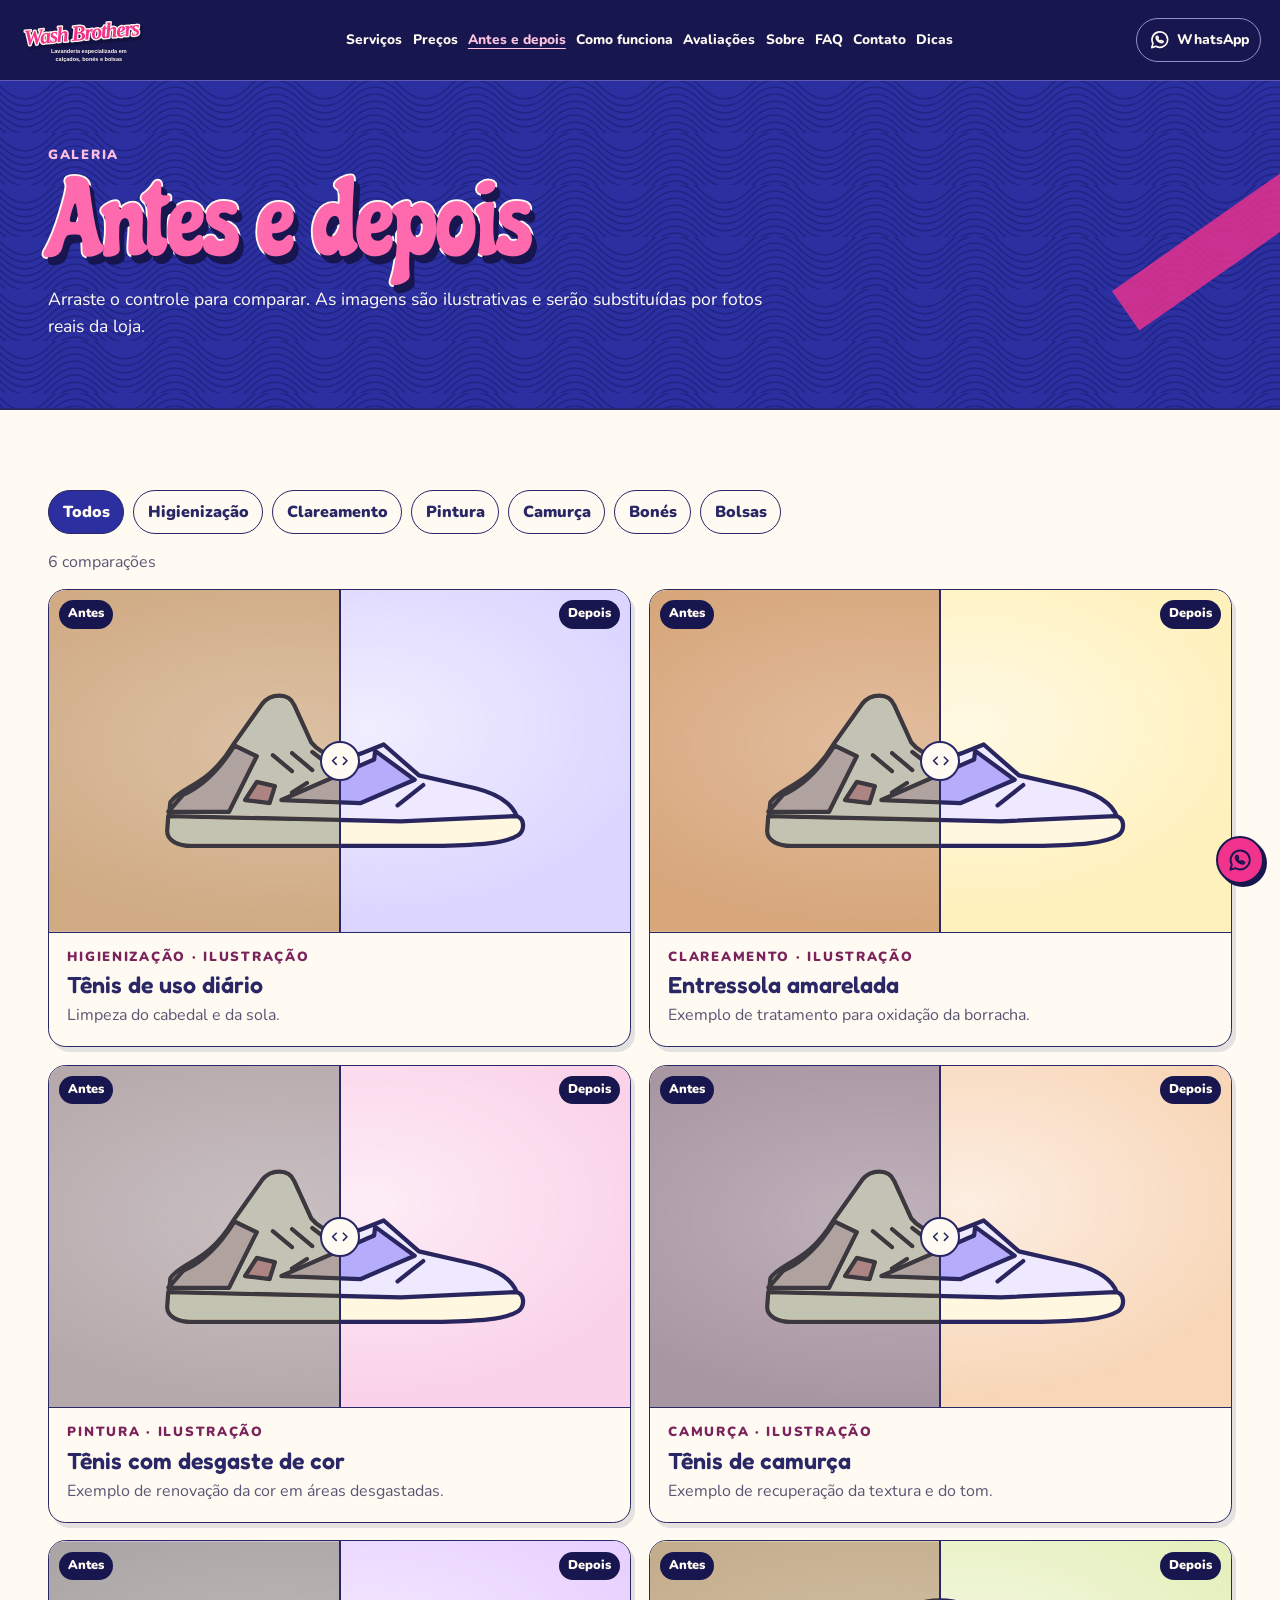
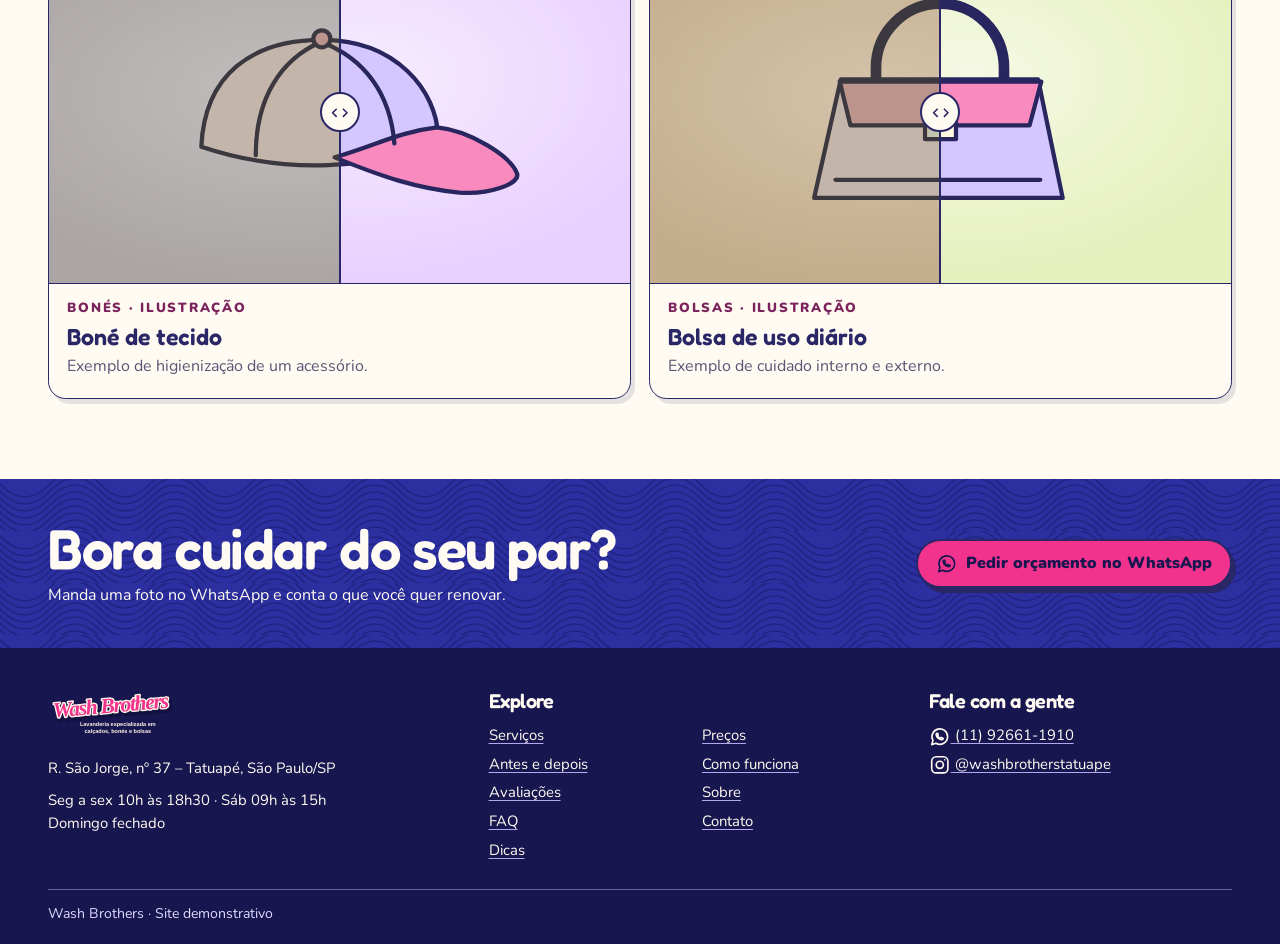
==== commit cb18ab6a: "Remove rastreio e adiciona avaliações" ====
--- a/antes-e-depois.html
+++ b/antes-e-depois.html
@@ -49,11 +49,11 @@
 <header class="site-header"><div class="wrap header-layout">
   <a class="brand" href="index.html" ><!-- TODO: substituir pelo arquivo oficial da marca. --><img src="assets/img/logo.svg" width="260" height="100" alt="Wash Brothers — Lavanderia especializada em calçados, bonés e bolsas"></a>
   <button class="menu-toggle" type="button" data-menu aria-expanded="false" aria-controls="navegacao"><svg class="icon" aria-hidden="true"><use href="#menu"></use></svg><span>Menu</span></button>
-  <nav class="navigation" id="navegacao" aria-label="Navegação principal"><a href="servicos.html">Serviços</a><a href="precos.html">Preços</a><a href="antes-e-depois.html" aria-current="page">Antes e depois</a><a href="como-funciona.html">Como funciona</a><a href="sobre.html">Sobre</a><a href="faq.html">FAQ</a><a href="contato.html">Contato</a><a href="dicas.html">Dicas</a><a href="acompanhar-pedido.html">Acompanhar pedido</a></nav>
+  <nav class="navigation" id="navegacao" aria-label="Navegação principal"><a href="servicos.html">Serviços</a><a href="precos.html">Preços</a><a href="antes-e-depois.html" aria-current="page">Antes e depois</a><a href="como-funciona.html">Como funciona</a><a href="avaliacoes.html">Avaliações</a><a href="sobre.html">Sobre</a><a href="faq.html">FAQ</a><a href="contato.html">Contato</a><a href="dicas.html">Dicas</a></nav>
   <a class="header-wa" href="https://wa.me/5511926611910"><svg class="icon" aria-hidden="true"><use href="#whatsapp"></use></svg><span>WhatsApp</span></a>
 </div></header>
 <main id="conteudo">
-<noscript><p class="wrap message">Ative o JavaScript para usar os filtros, a tabela, o simulador e o acompanhamento de pedidos. Você também pode falar com a equipe pelo WhatsApp.</p></noscript>
+<noscript><p class="wrap message">Ative o JavaScript para usar os filtros, a tabela e o simulador. Você também pode falar com a equipe pelo WhatsApp.</p></noscript>
 <section class="subhero wave"><div class="wrap"><p class="eyebrow">Galeria</p><h1 class="bubble">Antes e depois</h1><p>Arraste o controle para comparar. As imagens são ilustrativas e serão substituídas por fotos reais da loja.</p></div></section><section class="section"><div class="wrap"><div class="chips gallery-filters" data-filtros aria-label="Filtrar por serviço"><button type="button" data-filtro="todos" aria-pressed="true">Todos</button><button type="button" data-filtro="higienizacao" aria-pressed="false">Higienização</button><button type="button" data-filtro="clareamento" aria-pressed="false">Clareamento</button><button type="button" data-filtro="pintura" aria-pressed="false">Pintura</button><button type="button" data-filtro="camurca" aria-pressed="false">Camurça</button><button type="button" data-filtro="bones" aria-pressed="false">Bonés</button><button type="button" data-filtro="bolsas" aria-pressed="false">Bolsas</button></div><p class="gallery-status" data-galeria-status role="status">6 comparações</p><div class="gallery" data-galeria><article class="compare-card tone-higienizacao" data-categoria="higienizacao"><div class="comparison" data-comparador>
   <!-- TODO: trocar os SVGs ilustrativos por duas fotos reais com o mesmo enquadramento. -->
   <div class="compare-layer after"><img width="420" height="250" src="assets/img/tenis.svg" alt="Ilustração de tênis de uso diário depois do tratamento" loading="lazy"><span>Depois</span></div>
@@ -94,7 +94,7 @@
 </main>
 <footer class="site-footer"><div class="wrap footer-grid">
   <div><a class="brand" href="index.html"><!-- TODO: substituir pelo arquivo oficial da marca. --><img src="assets/img/logo.svg" width="260" height="100" alt="Wash Brothers — Lavanderia especializada em calçados, bonés e bolsas"></a><p>R. São Jorge, nº 37 – Tatuapé, São Paulo/SP</p><p>Seg a sex 10h às 18h30 · Sáb 09h às 15h<br>Domingo fechado</p></div>
-  <div><h2>Explore</h2><nav aria-label="Links do rodapé"><a href="servicos.html">Serviços</a><a href="precos.html">Preços</a><a href="antes-e-depois.html" aria-current="page">Antes e depois</a><a href="como-funciona.html">Como funciona</a><a href="sobre.html">Sobre</a><a href="faq.html">FAQ</a><a href="contato.html">Contato</a><a href="dicas.html">Dicas</a><a href="acompanhar-pedido.html">Acompanhar pedido</a></nav></div>
+  <div><h2>Explore</h2><nav aria-label="Links do rodapé"><a href="servicos.html">Serviços</a><a href="precos.html">Preços</a><a href="antes-e-depois.html" aria-current="page">Antes e depois</a><a href="como-funciona.html">Como funciona</a><a href="avaliacoes.html">Avaliações</a><a href="sobre.html">Sobre</a><a href="faq.html">FAQ</a><a href="contato.html">Contato</a><a href="dicas.html">Dicas</a></nav></div>
   <div><h2>Fale com a gente</h2><a href="https://wa.me/5511926611910"><svg class="icon" aria-hidden="true"><use href="#whatsapp"></use></svg> (11) 92661-1910</a><a href="https://www.instagram.com/washbrotherstatuape/"><svg class="icon" aria-hidden="true"><use href="#instagram"></use></svg> @washbrotherstatuape</a></div>
 </div><div class="wrap footer-note">Wash Brothers · Site demonstrativo</div></footer>
 <a class="floating-wa" href="https://wa.me/5511926611910" aria-label="Falar com a Wash Brothers no WhatsApp"><svg class="icon" aria-hidden="true"><use href="#whatsapp"></use></svg></a>
--- a/assets/css/site.css
+++ b/assets/css/site.css
@@ -50,7 +50,6 @@
 .outline:hover { background:var(--lavender); }
 .button:hover { transform:translateY(-2px); }
 .button:active { transform:translateY(1px); }
-.button.small { min-height:2.65rem; padding:.55rem .8rem; font-size:.9rem; }
 .text-link { color:var(--blue); font-weight:900; text-decoration-thickness:2px; text-underline-offset:.25em; }
 .text-link:hover { color:#941d60; }
 .site-header { position:relative; z-index:5; background:var(--deep); color:var(--paper); border-bottom:1px solid #5f5ab2; }
@@ -189,10 +188,10 @@
 .total-lines strong { font:600 1.65rem/1 var(--heading); color:var(--lime); }
 .total-lines .note { margin-top:.65rem; font-size:.88rem; }
 .gallery-status { margin:0 0 .85rem; color:var(--muted); }
-.process,.order-timeline { padding:0; margin:0; list-style:none; }
-.process li,.order-timeline li { display:grid; grid-template-columns:auto 1fr; gap:1rem; align-items:start; position:relative; padding-bottom:1.5rem; }
-.process li:not(:last-child)::before,.order-timeline li:not(:last-child)::before { position:absolute; content:""; width:2px; height:100%; top:.15rem; left:1.53rem; background:#c7bee8; }
-.process li > *,.order-timeline li > * { position:relative; }
+.process { padding:0; margin:0; list-style:none; }
+.process li { display:grid; grid-template-columns:auto 1fr; gap:1rem; align-items:start; position:relative; padding-bottom:1.5rem; }
+.process li:not(:last-child)::before { position:absolute; content:""; width:2px; height:100%; top:.15rem; left:1.53rem; background:#c7bee8; }
+.process li > * { position:relative; }
 .process h2 { font-size:1.65rem; margin:.2rem 0 .4rem; }
 .process p,.contact-handle { color:var(--muted); }
 .message { display:flex; align-items:flex-start; gap:.6rem; padding:.8rem .9rem; border:1px solid #b6add8; border-radius:.65rem; background:var(--lavender); }
@@ -217,16 +216,6 @@
 .contact-handle { margin-top:.85rem; font-size:.95rem; overflow-wrap:anywhere; }
 .stacked { display:grid; gap:.9rem; }
 .stacked .button { justify-self:start; }
-.example-codes { margin-top:1.15rem; }
-.example-codes > span { display:block; margin-bottom:.45rem; font-weight:800; }
-.pedido-status { font-weight:900; margin-bottom:.75rem; }
-.pedido-status:empty { display:none; }
-.order-timeline li { gap:.6rem; min-height:3.75rem; padding-bottom:.65rem; }
-.order-timeline li:not(:last-child)::before { left:1.05rem; }
-.step-marker { display:grid; place-items:center; width:2.15rem; height:2.15rem; border:1.5px solid var(--ink); border-radius:50%; background:var(--lavender); font-weight:900; }
-.feito .step-marker { background:var(--lime); }
-.atual .step-marker { background:var(--pink); }
-.order-timeline small { display:block; color:var(--muted); font-size:.85rem; }
 .tips h2 { font-size:1.45rem; }
 .arrived { animation:arrive .48s ease both; }
 @keyframes arrive { from { opacity:.55; transform:translateY(.7rem); } to { opacity:1; transform:translateY(0); } }
